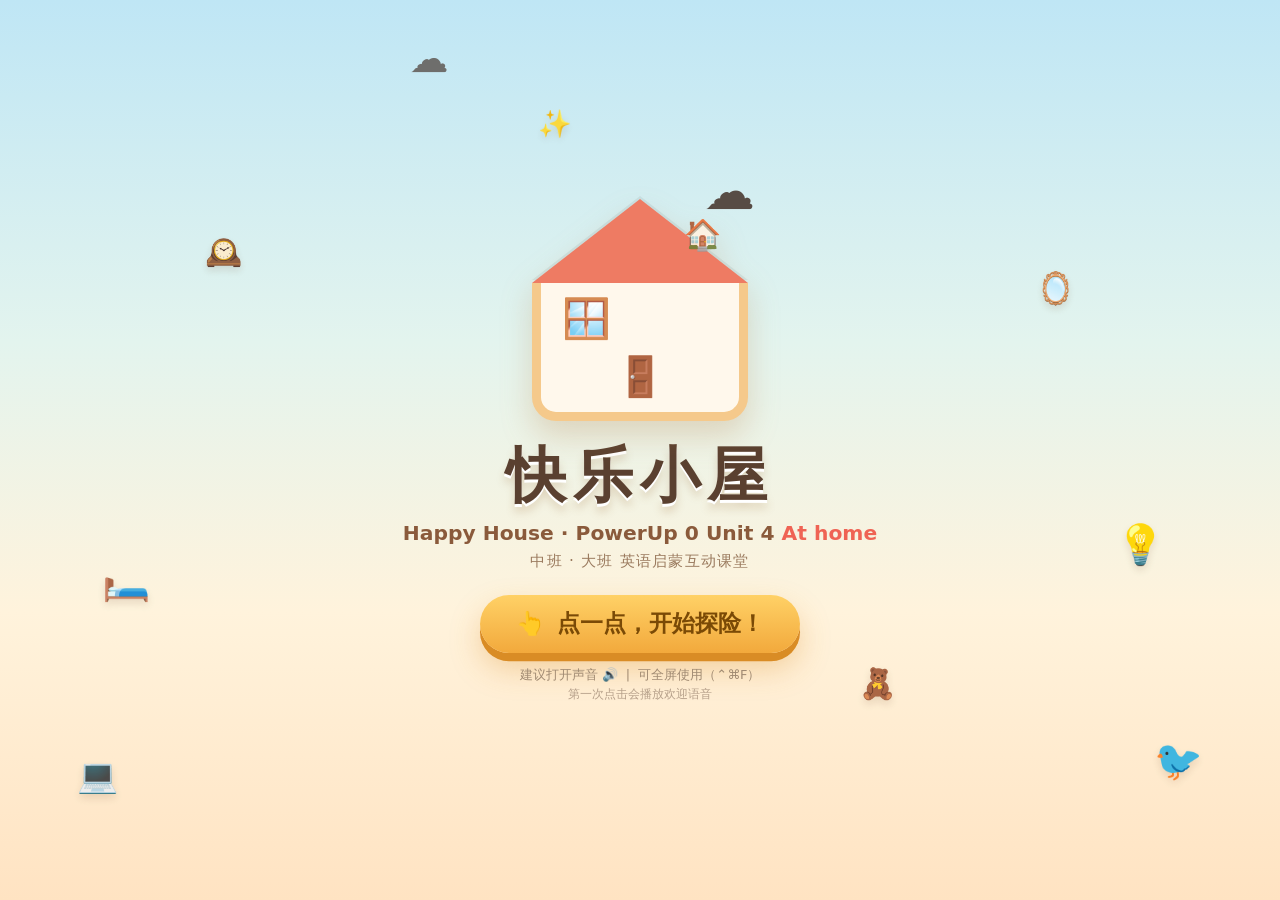
==== index.html @ 5727660d "feat: 快乐小屋 Happy House — PowerUp 0 Unit 4 幼儿英语启蒙互动课件 - 对标 PowerUp 0 Unit 4 «At home» 课件（Lesson 1-8） " ====
<!DOCTYPE html>
<html lang="zh-CN">
<head>
<meta charset="UTF-8">
<meta name="viewport" content="width=device-width, initial-scale=1.0, maximum-scale=1.0, user-scalable=no, viewport-fit=cover">
<meta name="apple-mobile-web-app-capable" content="yes">
<meta name="theme-color" content="#FFF7EC">
<title>快乐小屋 Happy House · PowerUp 0 Unit 4 互动课堂</title>
<link rel="stylesheet" href="css/style.css">
<link rel="icon" href="data:image/svg+xml,<svg xmlns='http://www.w3.org/2000/svg' viewBox='0 0 100 100'><text y='.9em' font-size='90'>🏠</text></svg>">
</head>
<body>

<!-- ====== 开屏：点击进入（同时解锁音频） ====== -->
<div id="splash" class="splash">
  <div class="splash-sky">
    <div class="cloud c1">☁️</div>
    <div class="cloud c2">☁️</div>
    <div class="cloud c3">☁️</div>
    <div class="float-e f1">🛏️</div>
    <div class="float-e f2">💡</div>
    <div class="float-e f3">🕰️</div>
    <div class="float-e f4">🪞</div>
    <div class="float-e f5">💻</div>
    <div class="float-e f6">🐦</div>
    <div class="float-e f7">✨</div>
    <div class="float-e f8">🧸</div>
  </div>
  <div class="splash-house" aria-hidden="true">
    <div class="sh-roof"></div>
    <div class="sh-body">
      <span class="sh-window">🪟</span>
      <span class="sh-door">🚪</span>
      <span class="sh-chimney">🏠</span>
    </div>
  </div>
  <h1 class="splash-title">快乐小屋</h1>
  <p class="splash-sub">Happy House&nbsp;·&nbsp;PowerUp 0&nbsp;Unit 4 <b>At home</b></p>
  <p class="splash-desc">中班 · 大班 英语启蒙互动课堂</p>
  <button id="btn-splash-start" class="btn btn-mega" type="button">
    <span class="mega-emoji">👆</span> 点一点，开始探险！
  </button>
  <p class="splash-tip">建议打开声音 🔊 &nbsp;|&nbsp; 可全屏使用（⌃⌘F）</p>
  <div class="splash-note">第一次点击会播放欢迎语音</div>
</div>

<!-- ====== 主应用 ====== -->
<div id="app" class="app hidden">
  <div class="app-bg" aria-hidden="true">
    <div class="bg-sun">☀️</div>
    <div class="bg-cloud bc1">☁️</div>
    <div class="bg-cloud bc2">☁️</div>
    <div class="bg-cloud bc3">☁️</div>
    <div class="bg-hill h1"></div>
    <div class="bg-hill h2"></div>
  </div>

  <header class="topbar">
    <button id="btn-brand" class="brand" type="button" title="回到小屋">
      <span class="brand-emoji">🏠</span>
      <span class="brand-text">快乐小屋<small>Happy House</small></span>
    </button>
    <div class="topbar-right">
      <button id="star-pill" class="star-pill" type="button" title="我的星星">
        <span class="sp-star">⭐</span><span id="star-count">0</span>
      </button>
      <button id="btn-sound" class="icon-btn" type="button" title="声音开关">🔊</button>
      <button id="btn-teacher" class="icon-btn" type="button" title="老师 / 家长">👩‍🏫</button>
    </div>
  </header>

  <main id="screens" class="screens">
    <section id="screen-map" class="screen"></section>
    <section id="screen-journey" class="screen"></section>
    <section id="screen-room" class="screen"></section>
    <section id="screen-decor" class="screen"></section>
    <section id="screen-teacher" class="screen"></section>
  </main>

  <nav class="tabbar" id="tabbar">
    <button class="tab" data-tab="map" type="button"><span class="tab-e">🏡</span><span class="tab-t">小屋</span></button>
    <button class="tab" data-tab="journey" type="button"><span class="tab-e">🗺️</span><span class="tab-t">闯关</span></button>
    <button class="tab" data-tab="decor" type="button"><span class="tab-e">🎨</span><span class="tab-t">装扮</span></button>
    <button class="tab" data-tab="teacher" type="button"><span class="tab-e">👩‍🏫</span><span class="tab-t">老师</span></button>
  </nav>
</div>

<!-- 游戏 / 故事 / 弹窗挂载点 -->
<div id="overlay-root"></div>
<div id="modal-root"></div>
<canvas id="fx-canvas" class="fx-canvas"></canvas>
<div id="toast-root" class="toast-root"></div>

<!-- 运行时报错可见提示（便于老师反馈问题） -->
<div id="boot-error" class="boot-error hidden"></div>

<script src="js/data.js"></script>
<script src="js/core.js"></script>
<script src="js/games.js"></script>
<script src="js/stories.js"></script>
<script src="js/pages.js"></script>
<script src="js/app.js"></script>
</body>
</html>
---- css/style.css ----
/* =========================================================
   快乐小屋 Happy House · PowerUp 0 Unit 4 互动课堂
   纯 CSS / 无外部资源 · 面向中班-大班（4-6 岁）
   ========================================================= */
:root{
  --cream:#FFF7EC; --cream2:#FFEFD9; --paper:#FFFDF8;
  --ink:#4A3B33; --ink-soft:#8A7566; --line:#EAD9C2;
  --coral:#FF8A7A; --coral-d:#EF6354; --coral-l:#FFD3CB;
  --butter:#FFD166; --butter-d:#F2B33C; --butter-l:#FFF0C9;
  --mint:#7FD8BE; --mint-d:#45B895; --mint-l:#D8F3E8;
  --sky:#8ECAE6; --sky-d:#5BA6C9; --sky-l:#DFF3FB;
  --lav:#C3AEDD; --lav-d:#9C82BE; --plum:#6D597A;
  --pink:#FFB3C6; --white:#FFFFFF;
  --shadow-s:0 .28rem 0 rgba(90,60,40,.14), 0 .5rem 1rem rgba(120,88,60,.14);
  --shadow-m:0 .45rem 0 rgba(90,60,40,.13), 0 .9rem 1.8rem rgba(120,88,60,.16);
  --shadow-l:0 .7rem 0 rgba(90,60,40,.12), 0 1.4rem 2.6rem rgba(120,88,60,.2);
  --r-xl:2.2rem; --r-lg:1.6rem; --r-md:1.1rem; --r-sm:.8rem;
  --font:"PingFang SC","Hiragino Sans GB","Microsoft YaHei",system-ui,-apple-system,sans-serif;
  --font-en:"Chalkboard SE","Comic Sans MS","Arial Rounded MT Bold","PingFang SC",system-ui,sans-serif;
}
*,*::before,*::after{box-sizing:border-box}
html{font-size:clamp(15px,1.02vw,19.5px);-webkit-text-size-adjust:100%}
body{margin:0;height:100vh;overflow:hidden;background:var(--cream);color:var(--ink);
  font-family:var(--font);-webkit-user-select:none;user-select:none;
  -webkit-tap-highlight-color:transparent;overscroll-behavior:none}
button{font-family:inherit;color:inherit}
.hidden{display:none!important}
.row{display:flex;align-items:center;gap:.6rem}
.center{text-align:center}

/* ---------------- 通用按钮 ---------------- */
.btn{border:none;cursor:pointer;border-radius:999px;background:var(--white);color:var(--ink);
  font-weight:800;font-size:1.05rem;padding:.68rem 1.4rem;line-height:1.2;
  box-shadow:var(--shadow-s);transition:transform .12s ease,box-shadow .12s ease,filter .12s}
.btn:hover{filter:brightness(1.03)}
.btn:active{transform:translateY(.22rem) scale(.98);box-shadow:0 .1rem 0 rgba(90,60,40,.14)}
.btn[disabled]{opacity:.45;pointer-events:none}
.btn-primary{background:linear-gradient(180deg,var(--coral) 0%,var(--coral-d) 100%);color:#fff;text-shadow:0 .1rem 0 rgba(0,0,0,.12)}
.btn-mint{background:linear-gradient(180deg,var(--mint) 0%,var(--mint-d) 100%);color:#fff;text-shadow:0 .1rem 0 rgba(0,0,0,.12)}
.btn-sky{background:linear-gradient(180deg,var(--sky) 0%,var(--sky-d) 100%);color:#fff;text-shadow:0 .1rem 0 rgba(0,0,0,.12)}
.btn-butter{background:linear-gradient(180deg,var(--butter) 0%,var(--butter-d) 100%);color:#6b4b10;text-shadow:0 .1rem 0 rgba(255,255,255,.35)}
.btn-ghost{background:rgba(255,255,255,.72);border:.16rem solid var(--line);box-shadow:0 .22rem 0 rgba(90,60,40,.08)}
.btn-mega{font-size:1.5rem;padding:1.05rem 2.4rem;background:linear-gradient(180deg,#FFD166,#F2A93C);color:#7a4a06;
  box-shadow:0 .55rem 0 #D98C25, 0 1rem 2rem rgba(217,140,37,.35);animation:bob 2.4s ease-in-out infinite}
.btn-mega:active{transform:translateY(.4rem) scale(.98);box-shadow:0 .15rem 0 #D98C25}
.btn-round{width:3.2rem;height:3.2rem;border-radius:50%;padding:0;font-size:1.4rem;display:inline-flex;align-items:center;justify-content:center}
.btn-listen{background:linear-gradient(180deg,#FFF3C4,#FFD166);color:#7a4a06;font-size:1.15rem;padding:.6rem 1.3rem}
.icon-btn{width:3.1rem;height:3.1rem;border:none;border-radius:50%;background:rgba(255,255,255,.85);
  font-size:1.45rem;cursor:pointer;box-shadow:var(--shadow-s);display:inline-flex;align-items:center;justify-content:center;
  transition:transform .12s}
.icon-btn:active{transform:scale(.9)}

/* ---------------- 开屏 ---------------- */
.splash{position:fixed;inset:0;z-index:400;display:flex;flex-direction:column;align-items:center;justify-content:center;
  text-align:center;padding:1.4rem;overflow:hidden;
  background:linear-gradient(180deg,#BFE6F5 0%,#E3F4EE 38%,#FFF3DC 68%,#FFE3C2 100%);
  transition:opacity .55s ease,transform .55s ease}
.splash.out{opacity:0;transform:scale(1.06);pointer-events:none}
.splash-sky{position:absolute;inset:0;pointer-events:none}
.cloud{position:absolute;font-size:4.6rem;opacity:.9;animation:drift 26s linear infinite}
.c1{top:8%;left:-12%;animation-duration:30s}
.c2{top:18%;left:55%;font-size:3.4rem;animation-duration:38s;animation-delay:-6s}
.c3{top:4%;left:32%;font-size:2.6rem;animation-duration:24s;animation-delay:-12s;opacity:.7}
.float-e{position:absolute;font-size:2.6rem;opacity:.95;animation:float 5.5s ease-in-out infinite;filter:drop-shadow(0 .3rem .3rem rgba(120,90,60,.18))}
.f1{left:8%;top:62%;animation-delay:-.2s}
.f2{right:9%;top:58%;animation-delay:-1.4s}
.f3{left:16%;top:26%;animation-delay:-2.2s;font-size:2rem}
.f4{right:16%;top:30%;animation-delay:-3.1s;font-size:2.1rem}
.f5{left:6%;top:84%;animation-delay:-.9s;font-size:2.2rem}
.f6{right:6%;top:82%;animation-delay:-2.6s}
.f7{left:42%;top:12%;animation-delay:-1.8s;font-size:1.8rem}
.f8{right:30%;top:74%;animation-delay:-3.6s;font-size:2rem}
.splash-house{position:relative;margin-bottom:.4rem;animation:float 4.2s ease-in-out infinite;filter:drop-shadow(0 1rem 1rem rgba(180,120,60,.25))}
.sh-roof{width:0;height:0;margin:0 auto;border-left:7.2rem solid transparent;border-right:7.2rem solid transparent;
  border-bottom:5.6rem solid #EE7B63;filter:drop-shadow(0 -.2rem 0 rgba(0,0,0,.06))}
.sh-roof::after{content:"";position:absolute}
.sh-body{width:14.4rem;height:9.2rem;margin:0 auto;background:#FFF8EC;border:.65rem solid #F5C98B;border-top:none;
  border-radius:0 0 1.6rem 1.6rem;display:flex;align-items:flex-end;justify-content:center;gap:1.2rem;
  padding-bottom:.8rem;font-size:3.2rem;position:relative}
.sh-window{position:absolute;top:.9rem;left:1.4rem;font-size:2.6rem}
.sh-door{font-size:2.6rem}
.sh-chimney{position:absolute;top:-4.4rem;right:1.2rem;font-size:2rem;opacity:.9}
.splash-title{font-size:clamp(2.6rem,5vw,4rem);margin:.6rem 0 .1rem;letter-spacing:.12em;color:#5A4030;
  text-shadow:0 .18rem 0 #fff,0 .5rem .6rem rgba(160,110,60,.25);font-weight:900}
.splash-sub{font-family:var(--font-en);font-size:1.35rem;margin:.2rem 0 .3rem;color:#8A5A3B;font-weight:700}
.splash-sub b{color:var(--coral-d)}
.splash-desc{font-size:1.02rem;color:#9A7A5E;margin:.1rem 0 1.5rem;letter-spacing:.08em}
.splash-tip{font-size:.86rem;color:#A08A72;margin:.9rem 0 .2rem}
.splash-note{font-size:.78rem;color:#B6A08A}
.mega-emoji{margin-right:.3rem}

/* ---------------- 应用框架 ---------------- */
.app{position:fixed;inset:0;display:flex;flex-direction:column}
.app-bg{position:absolute;inset:0;overflow:hidden;pointer-events:none;z-index:0;
  background:linear-gradient(180deg,#D9F0F8 0%,#FDF6EA 42%,#FFF4E2 100%)}
.bg-sun{position:absolute;top:2%;right:4%;font-size:5rem;filter:drop-shadow(0 0 2rem rgba(255,209,102,.85));animation:spin 60s linear infinite}
.bg-cloud{position:absolute;font-size:4rem;opacity:.75;animation:drift 40s linear infinite}
.bc1{top:6%;left:18%}
.bc2{top:16%;right:20%;font-size:3rem;animation-duration:52s;animation-delay:-8s}
.bc3{top:3%;left:55%;font-size:2.6rem;animation-duration:46s;animation-delay:-20s;opacity:.55}
.bg-hill{position:absolute;bottom:-42vh;border-radius:50%;opacity:.85}
.h1{left:-18vw;width:90vw;height:58vh;background:#D5EFE2}
.h2{right:-24vw;width:95vw;height:62vh;background:#C7E8DB;opacity:.75}
.topbar{position:relative;z-index:5;display:flex;align-items:center;justify-content:space-between;
  padding:.7rem 1.1rem .3rem}
.brand{display:flex;align-items:center;gap:.55rem;border:none;cursor:pointer;background:rgba(255,255,255,.7);
  border-radius:999px;padding:.32rem .95rem .32rem .5rem;box-shadow:var(--shadow-s)}
.brand:active{transform:scale(.97)}
.brand-emoji{font-size:1.9rem}
.brand-text{display:flex;flex-direction:column;align-items:flex-start;font-weight:900;font-size:1.12rem;line-height:1.05}
.brand-text small{font-family:var(--font-en);font-size:.66rem;color:var(--ink-soft);letter-spacing:.04em}
.topbar-right{display:flex;align-items:center;gap:.55rem}
.star-pill{display:flex;align-items:center;gap:.35rem;border:none;cursor:pointer;font-weight:900;font-size:1.2rem;
  background:linear-gradient(180deg,#FFF4CB,#FFD166);color:#7a4a06;border-radius:999px;padding:.42rem 1rem;
  box-shadow:var(--shadow-s)}
.star-pill.bump{animation:bump .45s ease}
.sp-star{font-size:1.2rem}
.screens{position:relative;z-index:2;flex:1;overflow:hidden}
.screen{position:absolute;inset:0;display:none;overflow-y:auto;overflow-x:hidden;padding:.2rem 0 1rem}
.screen.active{display:block;animation:fadeUp .32s ease}
.tabbar{position:relative;z-index:5;display:flex;justify-content:center;gap:.4rem;padding:.4rem .8rem .7rem}
.tab{display:flex;flex-direction:column;align-items:center;gap:.05rem;border:none;cursor:pointer;
  background:rgba(255,255,255,.62);border-radius:1.3rem;padding:.4rem 1.2rem;box-shadow:0 .2rem 0 rgba(90,60,40,.08);
  transition:transform .12s,background .2s}
.tab-e{font-size:1.5rem;line-height:1.15}
.tab-t{font-size:.78rem;font-weight:800;color:var(--ink-soft)}
.tab.active{background:linear-gradient(180deg,#FFF3C4,#FFD98F);transform:translateY(-.18rem)}
.tab.active .tab-t{color:#7a4a06}
.tab:active{transform:scale(.94)}

/* ---------------- 页面通用 ---------------- */
.page{max-width:84rem;margin:0 auto;padding:.5rem 1.3rem 2rem}
.page-head{display:flex;flex-wrap:wrap;align-items:flex-end;justify-content:space-between;gap:.5rem;margin:.4rem .2rem 1rem}
.page-head h2{margin:0;font-size:1.7rem;letter-spacing:.02em}
.page-head p{margin:.2rem 0 0;color:var(--ink-soft);font-size:.95rem}
.pill-note{background:rgba(255,255,255,.8);border-radius:999px;padding:.35rem .9rem;font-size:.85rem;
  color:var(--ink-soft);box-shadow:var(--shadow-s)}
.section-title{display:flex;align-items:center;gap:.5rem;font-size:1.2rem;font-weight:900;margin:1.4rem .2rem .7rem}

/* ---------------- 首页 / 小屋 ---------------- */
.home-grid{display:grid;grid-template-columns:minmax(0,1fr) 20rem;gap:1.2rem;align-items:start}
.house-card{position:relative;background:linear-gradient(180deg,#FFE8C8,#FFDDB7);
  border-radius:2.4rem;padding:1.1rem 1.1rem 1.3rem;box-shadow:var(--shadow-l)}
.house-roof{display:flex;align-items:flex-end;justify-content:center;gap:.6rem;margin:-.2rem 0 .4rem;font-size:1.6rem}
.house-roof .roof-title{font-family:var(--font-en);font-weight:900;color:#8A5A3B;font-size:1.15rem;
  background:rgba(255,255,255,.65);padding:.25rem 1rem;border-radius:999px}
.house-grid{display:grid;grid-template-columns:repeat(3,minmax(0,1fr));gap:.85rem}
.room-tile{position:relative;border:none;cursor:pointer;border-radius:1.4rem;padding:.9rem .6rem .8rem;overflow:hidden;
  background:var(--tile-bg,#fff);box-shadow:inset 0 0 0 .18rem rgba(255,255,255,.6), var(--shadow-s);
  transition:transform .16s ease,box-shadow .16s ease;min-height:10.6rem;
  display:flex;flex-direction:column;align-items:center;justify-content:center;gap:.25rem}
.room-tile:hover{transform:translateY(-.28rem) rotate(-.6deg);box-shadow:inset 0 0 0 .18rem rgba(255,255,255,.6),var(--shadow-m)}
.room-tile:active{transform:scale(.96)}
.room-tile .rt-emoji{font-size:2.9rem;line-height:1.1;filter:drop-shadow(0 .25rem .25rem rgba(0,0,0,.12))}
.room-tile .rt-name{font-weight:900;font-size:1.02rem;margin-top:.15rem}
.room-tile .rt-en{font-family:var(--font-en);font-size:.86rem;color:rgba(74,59,51,.72);font-weight:700}
.room-tile .rt-badge{position:absolute;top:.55rem;right:.6rem;font-size:.9rem;background:rgba(255,255,255,.85);
  border-radius:999px;padding:.05rem .45rem;box-shadow:0 .15rem .2rem rgba(0,0,0,.08)}
.room-tile .rt-stars{position:absolute;bottom:.4rem;right:.55rem;font-size:.78rem;letter-spacing:.05em;color:#B07A1F}
.home-side{display:flex;flex-direction:column;gap:.9rem}
.char-card{display:flex;gap:.8rem;align-items:center;background:rgba(255,255,255,.86);border-radius:1.5rem;
  padding:.9rem 1rem;box-shadow:var(--shadow-s);cursor:pointer;border:.18rem solid rgba(255,255,255,.9)}
.char-card:active{transform:scale(.98)}
.char-avatar{font-size:3rem;line-height:1;filter:drop-shadow(0 .3rem .3rem rgba(120,90,60,.2))}
.char-bubble{background:var(--cream2);border-radius:1rem;padding:.5rem .8rem;font-size:.92rem;position:relative;flex:1}
.char-bubble::before{content:"";position:absolute;left:-.45rem;top:50%;transform:translateY(-50%) rotate(45deg);
  width:.8rem;height:.8rem;background:var(--cream2)}
.char-bubble b{font-family:var(--font-en);font-size:1.02rem;color:var(--coral-d)}
.side-card{border:none;cursor:pointer;text-align:left;border-radius:1.4rem;padding:.95rem 1.05rem;background:rgba(255,255,255,.88);
  box-shadow:var(--shadow-s);display:flex;align-items:center;gap:.8rem;transition:transform .14s}
.side-card:hover{transform:translateY(-.15rem)}
.side-card:active{transform:scale(.98)}
.side-emoji{font-size:2.1rem}
.side-title{font-weight:900;font-size:1rem}
.side-sub{font-size:.8rem;color:var(--ink-soft)}
.continue-card{border:none;cursor:pointer;border-radius:1.6rem;padding:1.1rem 1.2rem;text-align:left;
  background:linear-gradient(135deg,#FF9C8B,#F2725F 72%);color:#fff;box-shadow:0 .5rem 0 #C94A39,var(--shadow-m);
  display:flex;align-items:center;gap:.9rem;transition:transform .14s}
.continue-card:active{transform:translateY(.3rem);box-shadow:0 .15rem 0 #C94A39}
.continue-card .cc-emoji{font-size:2.6rem;animation:bob 2.6s ease-in-out infinite}
.continue-card .cc-title{font-weight:900;font-size:1.18rem}
.continue-card .cc-sub{font-size:.84rem;opacity:.95;margin-top:.15rem}
.continue-card .cc-go{margin-left:auto;font-size:1.6rem}

/* ---------------- 闯关地图 ---------------- */
.journey-wrap{position:relative;max-width:56rem;margin:0 auto;padding:.6rem 0 1rem}
.journey-wrap::before{content:"";position:absolute;left:50%;top:0;bottom:0;transform:translateX(-50%);
  border-left:.42rem dashed rgba(255,255,255,.9);border-radius:999px;z-index:0}
.j-row{position:relative;z-index:1;display:flex;align-items:center;gap:1rem;margin:.9rem 0;width:50%;padding-right:2.4rem}
.j-row:nth-child(even){margin-left:50%;padding-right:0;padding-left:2.4rem;flex-direction:row-reverse;text-align:right}
.j-node{flex-shrink:0;width:5.8rem;height:5.8rem;border-radius:50%;border:none;cursor:pointer;
  background:linear-gradient(180deg,#fff,#FFF3DC);box-shadow:var(--shadow-m);position:relative;
  display:flex;flex-direction:column;align-items:center;justify-content:center;transition:transform .15s}
.j-node:active{transform:scale(.93)}
.j-node .jn-emoji{font-size:2.2rem;line-height:1.05}
.j-node .jn-num{position:absolute;top:-.5rem;left:-.4rem;background:var(--coral);color:#fff;font-weight:900;
  width:2rem;height:2rem;border-radius:50%;display:flex;align-items:center;justify-content:center;font-size:.92rem;
  border:.2rem solid #fff;box-shadow:var(--shadow-s)}
.j-node.locked{filter:grayscale(1) opacity(.6);background:linear-gradient(180deg,#EEE,#DDD)}
.j-node.current{animation:pulseRing 1.8s ease-out infinite;background:linear-gradient(180deg,#FFF7D6,#FFE094)}
.j-node.done{background:linear-gradient(180deg,#D9F6E9,#A9E8CF)}
.jn-stars{position:absolute;bottom:-.75rem;left:50%;transform:translateX(-50%);font-size:.72rem;white-space:nowrap;
  background:rgba(255,255,255,.92);border-radius:999px;padding:.08rem .45rem;box-shadow:0 .15rem .3rem rgba(0,0,0,.1)}
.j-card{flex:1;min-width:0;background:rgba(255,255,255,.9);border-radius:1.2rem;padding:.7rem .95rem;box-shadow:var(--shadow-s)}
.j-title{font-weight:900;font-size:1.02rem}
.j-sub{font-family:var(--font-en);font-size:.82rem;color:var(--ink-soft)}
.j-desc{font-size:.8rem;color:var(--ink-soft);margin-top:.15rem;line-height:1.35}
.j-card.locked{opacity:.6}
.free-play{max-width:56rem;margin:1.4rem auto 0;background:rgba(255,255,255,.72);border-radius:1.6rem;
  padding:1rem 1.2rem;box-shadow:var(--shadow-s)}
.free-chips{display:flex;flex-wrap:wrap;gap:.55rem;margin-top:.6rem}
.chip{border:none;cursor:pointer;background:#fff;border-radius:999px;padding:.55rem 1rem;font-weight:800;font-size:.9rem;
  box-shadow:var(--shadow-s);transition:transform .12s}
.chip:active{transform:scale(.94)}
.chip .ce{margin-right:.3rem}

/* ---------------- 房间探索 ---------------- */
.room-page{max-width:70rem;margin:0 auto}
.room-head{display:flex;align-items:center;justify-content:space-between;gap:.6rem;margin:.3rem .2rem .7rem}
.room-head .rh-title{display:flex;align-items:center;gap:.6rem;font-size:1.5rem;font-weight:900}
.room-head .rh-en{font-family:var(--font-en);color:var(--coral-d);font-size:1.1rem}
.room-stage{position:relative;width:100%;aspect-ratio:16/9;border-radius:1.8rem;overflow:hidden;
  box-shadow:var(--shadow-l);background:#fff;margin-bottom:1rem}
.room-wall{position:absolute;inset:0 0 34% 0;background:var(--wall,#E7DDF7)}
.room-floor{position:absolute;inset:66% 0 0 0;background:var(--floor,#E8C9A0)}
.room-window{position:absolute;border-radius:.6rem;background:linear-gradient(180deg,#BEE7F7,#E8F8FF);
  box-shadow:inset 0 0 0 .28rem #fff,0 .3rem .6rem rgba(0,0,0,.1);overflow:hidden}
.room-window::after{content:"";position:absolute;inset:0;background:
  linear-gradient(90deg,transparent calc(50% - .12rem),#fff 0 .24rem,transparent 0),
  linear-gradient(180deg,transparent calc(50% - .12rem),#fff 0 .24rem,transparent 0)}
.decor-e{position:absolute;transform:translate(-50%,-50%);pointer-events:none;
  filter:drop-shadow(0 .3rem .3rem rgba(90,60,40,.18))}
.hotspot{position:absolute;transform:translate(-50%,-50%);border:none;background:transparent;cursor:pointer;
  line-height:1;padding:.3rem;border-radius:1.2rem;transition:transform .15s ease;
  filter:drop-shadow(0 .35rem .35rem rgba(90,60,40,.22));animation:bob 3.6s ease-in-out infinite}
.hotspot:nth-child(2n){animation-delay:-1.2s}
.hotspot:nth-child(3n){animation-delay:-2.1s}
.hotspot:hover{transform:translate(-50%,-50%) scale(1.14)}
.hotspot:active{transform:translate(-50%,-50%) scale(.92)}
.hotspot::after{content:"";position:absolute;inset:-.5rem;border-radius:50%;z-index:-1;
  background:radial-gradient(circle,rgba(255,255,255,.9),rgba(255,255,255,0) 70%);opacity:.85;
  animation:glow 2.6s ease-in-out infinite}
.hotspot.found{animation:pop .5s ease}
.hotspot.wrong{animation:shake .4s ease}
.hotspot .hs-spark{position:absolute;top:-.6rem;right:-.3rem;font-size:1.6rem;opacity:0;transition:opacity .2s,transform .2s}
.hotspot.found .hs-spark{opacity:1;transform:scale(1.2)}
.room-toolbar{display:flex;flex-wrap:wrap;align-items:center;justify-content:center;gap:.7rem;margin:.4rem 0 1rem}
.room-tip{text-align:center;color:var(--ink-soft);font-size:.9rem;margin:.3rem 0 0}

/* ---------------- 词卡弹窗 ---------------- */
.modal-backdrop{position:fixed;inset:0;z-index:120;background:rgba(64,45,30,.42);backdrop-filter:blur(2px);
  display:flex;align-items:center;justify-content:center;padding:1.2rem;animation:fadeIn .22s ease}
.modal-card{position:relative;background:var(--paper);border-radius:2.2rem;padding:1.7rem 2rem 1.5rem;
  max-width:30rem;width:100%;box-shadow:0 1.4rem 3rem rgba(60,40,20,.3);animation:popIn .34s cubic-bezier(.2,1.5,.4,1)}
.modal-close{position:absolute;top:.8rem;right:.8rem;width:2.6rem;height:2.6rem;font-size:1.1rem}
.word-card{text-align:center}
.wc-emoji{font-size:6.2rem;line-height:1.05;margin:.2rem 0 .5rem;animation:float 3.4s ease-in-out infinite;
  filter:drop-shadow(0 .5rem .4rem rgba(120,90,60,.22))}
.wc-en{font-family:var(--font-en);font-size:3rem;font-weight:900;letter-spacing:.02em;color:var(--ink);line-height:1.1}
.wc-ipa{font-size:1.02rem;color:var(--ink-soft);margin:.15rem 0 .1rem;letter-spacing:.04em}
.wc-zh{font-size:1.3rem;font-weight:800;color:var(--coral-d);margin:.15rem 0 .8rem}
.wc-sentence{background:var(--cream2);border-radius:1.1rem;padding:.75rem 1rem;font-size:1.02rem;line-height:1.5;
  color:#5c4636;text-align:left;display:flex;align-items:center;gap:.6rem}
.wc-sentence .s-en{font-family:var(--font-en);font-weight:800;flex:1}
.wc-sentence .s-zh{display:block;font-size:.82rem;color:var(--ink-soft);font-family:var(--font)}
.wc-actions{display:flex;flex-wrap:wrap;gap:.6rem;justify-content:center;margin-top:1.1rem}

/* ---------------- 游戏外壳 ---------------- */
.game-shell{position:fixed;inset:0;z-index:80;display:flex;flex-direction:column;
  background:linear-gradient(180deg,#E7F5FB 0%,#FFF6E6 48%,#FFEFD6 100%);animation:fadeIn .25s ease}
.game-head{display:flex;align-items:center;gap:.8rem;padding:.7rem 1rem .3rem}
.game-title{font-weight:900;font-size:1.15rem;display:flex;align-items:center;gap:.4rem}
.game-title .gt-emoji{font-size:1.5rem}
.g-progress{display:flex;gap:.35rem;margin-left:auto;align-items:center}
.g-dot{width:.72rem;height:.72rem;border-radius:50%;background:#E4D6C4;transition:background .2s,transform .2s}
.g-dot.done{background:var(--mint-d);transform:scale(1.05)}
.g-dot.now{background:var(--coral);transform:scale(1.25)}
.game-stage{flex:1;display:flex;flex-direction:column;align-items:center;justify-content:center;
  padding:.4rem 1rem;min-height:0;gap:.5rem}
.stage-card{background:rgba(255,255,255,.88);border-radius:2rem;padding:1rem 1.4rem;box-shadow:var(--shadow-m);
  max-width:52rem;width:100%;text-align:center;display:flex;flex-direction:column;align-items:center;gap:.5rem;
  animation:popIn .3s ease}
.stage-visual{font-size:clamp(3rem,7vw,5.4rem);line-height:1.15;display:flex;flex-wrap:wrap;align-items:center;
  justify-content:center;gap:.35rem;min-height:1em}
.stage-visual .sv-item{animation:popIn .35s cubic-bezier(.2,1.6,.4,1) backwards}
.stage-caption{font-family:var(--font-en);font-size:1.28rem;font-weight:900;color:#4A3628}
.stage-zh{font-size:.95rem;color:var(--ink-soft)}
.char-line{display:flex;align-items:center;gap:.6rem;background:#fff;border-radius:1.2rem;padding:.5rem .8rem;box-shadow:var(--shadow-s)}
.char-line .cl-face{font-size:2.4rem}
.char-line .cl-items{display:flex;gap:.25rem;font-size:1.8rem}
.game-options{display:flex;flex-wrap:wrap;align-items:center;justify-content:center;gap:.8rem;
  padding:.6rem 1rem 1.6rem;min-height:9rem}
.opt{border:none;cursor:pointer;background:#fff;border-radius:1.5rem;min-width:6.4rem;min-height:6.4rem;
  padding:.6rem 1rem;box-shadow:var(--shadow-m);display:flex;flex-direction:column;align-items:center;
  justify-content:center;gap:.2rem;transition:transform .14s ease,box-shadow .14s;position:relative;
  border:.22rem solid transparent}
.opt:hover{transform:translateY(-.2rem)}
.opt:active{transform:scale(.95)}
.opt .opt-emoji{font-size:3rem;line-height:1.1}
.opt .opt-en{font-family:var(--font-en);font-size:1rem;color:var(--ink-soft);font-weight:800}
.opt .opt-num{font-size:2.8rem;font-weight:900;line-height:1;color:var(--plum)}
.opt.correct{border-color:var(--mint-d);background:#EAFAF3;animation:pop .4s ease}
.opt.wrong{border-color:var(--coral-d);background:#FFF0EE;animation:shake .4s ease}
.opt.ghosted{opacity:.35;pointer-events:none}
.opt.big{min-width:9rem;min-height:9rem}
.opt.letter{min-width:9rem;min-height:9rem;background:linear-gradient(180deg,#FFF8E7,#FFE9B8)}
.opt.letter .opt-letter{font-family:var(--font-en);font-size:3.4rem;font-weight:900;color:#B5731A}
.g-replay{align-self:center}
.game-foot{display:flex;justify-content:center;padding:.2rem 1rem .9rem}
.feedback-bar{position:fixed;left:50%;bottom:12%;transform:translateX(-50%);z-index:95;
  background:rgba(255,255,255,.96);border-radius:999px;padding:.7rem 1.6rem;box-shadow:var(--shadow-l);
  font-weight:900;font-size:1.2rem;display:flex;align-items:center;gap:.5rem;animation:popIn .25s ease;
  pointer-events:none;max-width:92vw}
.feedback-bar.good{color:#2F9E77}
.feedback-bar.bad{color:#D4553F}
.feedback-bar .fb-en{font-family:var(--font-en)}
.feedback-bar small{display:block;font-size:.8rem;color:var(--ink-soft);font-weight:700}

/* ---------------- 结果弹窗 ---------------- */
.result-card{text-align:center;max-width:32rem}
.result-emoji{font-size:5rem;line-height:1.1;animation:bob 2.4s ease-in-out infinite}
.result-title{font-size:1.7rem;font-weight:900;margin:.2rem 0 .1rem}
.result-sub{color:var(--ink-soft);font-size:1rem;margin-bottom:.6rem}
.stars-row{display:flex;justify-content:center;gap:.6rem;font-size:3.2rem;margin:.7rem 0}
.stars-row .star{opacity:.24;transform:scale(.85);transition:opacity .3s,transform .35s;filter:grayscale(1)}
.stars-row .star.on{opacity:1;transform:scale(1);filter:none;animation:starPop .5s cubic-bezier(.2,1.6,.4,1) backwards}
.result-card .btn{margin:.25rem}
.result-stats{font-size:.88rem;color:var(--ink-soft);margin-top:.4rem}

/* ---------------- 故事书 ---------------- */
.storybook{position:fixed;inset:0;z-index:80;display:flex;flex-direction:column;
  background:linear-gradient(180deg,#1E3A5F 0%,#3C6E8F 55%,#7FB3C9 100%);animation:fadeIn .3s ease}
.sb-head{display:flex;align-items:center;gap:.8rem;padding:.7rem 1rem .2rem;color:#fff}
.sb-head .game-title{color:#fff;text-shadow:0 .1rem .3rem rgba(0,0,0,.3)}
.sb-close{background:rgba(255,255,255,.2);color:#fff;box-shadow:none}
.sb-body{flex:1;display:flex;flex-direction:column;min-height:0;padding:.2rem 1rem 1rem;gap:.7rem}
.sb-art{flex:1;position:relative;border-radius:1.8rem;overflow:hidden;background:linear-gradient(180deg,#BFE6F5,#FFE9C9);
  box-shadow:var(--shadow-l);display:flex;align-items:center;justify-content:center;min-height:0}
.sb-art .art-ground{position:absolute;inset:62% 0 0 0;background:linear-gradient(180deg,#CFEBD6,#A9DDBE)}
.sb-art .art-sun{position:absolute;top:6%;right:7%;font-size:3.4rem;filter:drop-shadow(0 0 1.4rem rgba(255,209,102,.9));animation:spin 50s linear infinite}
.sb-art .art-row{position:relative;z-index:2;display:flex;align-items:flex-end;justify-content:center;gap:1.2rem;
  flex-wrap:wrap;padding:1rem;max-height:100%}
.sb-art .art-e{font-size:clamp(3.2rem,9vw,6.4rem);line-height:1;filter:drop-shadow(0 .6rem .5rem rgba(90,60,40,.25));
  animation:float 4s ease-in-out infinite;transition:transform .2s}
.sb-art .art-e:nth-child(2n){animation-delay:-1.3s}
.sb-art .art-e:nth-child(3n){animation-delay:-2.2s}
.sb-art .art-e.tap{animation:pop .4s ease}
.sb-art .art-e.small{font-size:clamp(2.4rem,6vw,4rem)}
.sb-art .art-deco{position:absolute;font-size:2.4rem;opacity:.9;animation:float 5s ease-in-out infinite}
.sb-text{background:var(--paper);border-radius:1.5rem;padding:.9rem 1.2rem;box-shadow:var(--shadow-m);display:flex;align-items:center;gap:.9rem}
.sb-text .sbt-main{flex:1;min-width:0}
.sb-en-line{font-family:var(--font-en);font-size:clamp(1.15rem,2.1vw,1.6rem);font-weight:900;color:#3D2E24;line-height:1.3}
.sb-zh-line{font-size:.92rem;color:var(--ink-soft);margin-top:.2rem;line-height:1.4}
.sb-nav{display:flex;align-items:center;justify-content:center;gap:.8rem;padding:.2rem 0 .2rem}
.sb-dots{display:flex;gap:.35rem;align-items:center;justify-content:center;flex:1;max-width:14rem}
.sb-dot{width:.62rem;height:.62rem;border-radius:50%;background:rgba(255,255,255,.4);transition:background .2s,transform .2s}
.sb-dot.on{background:#fff;transform:scale(1.25)}
.sb-choices{display:flex;flex-wrap:wrap;gap:.7rem;justify-content:center;padding:.2rem 0}
.sb-choice{border:none;cursor:pointer;background:rgba(255,255,255,.95);border-radius:1.3rem;padding:.7rem 1.1rem;
  box-shadow:var(--shadow-m);font-weight:900;display:flex;align-items:center;gap:.5rem;font-size:1.05rem;
  animation:popIn .4s ease}
.sb-choice .sc-e{font-size:2rem}
.sb-choice.done{background:#E8FBF2;border:.2rem solid var(--mint-d)}
.sb-choice:active{transform:scale(.95)}
.ask-box{background:var(--paper);border-radius:1.4rem;padding:.9rem 1.1rem;box-shadow:var(--shadow-m);
  max-width:34rem;width:100%;margin:0 auto;text-align:center}
.ask-q{font-family:var(--font-en);font-weight:900;font-size:1.15rem;margin-bottom:.5rem}
.ask-zh{font-size:.85rem;color:var(--ink-soft);margin-bottom:.6rem}
.ask-opts{display:flex;gap:.7rem;justify-content:center}
.ask-btn{min-width:7rem;min-height:4.4rem;font-size:1.1rem;font-weight:900;border-radius:1.2rem;border:none;cursor:pointer;
  background:#fff;box-shadow:var(--shadow-s)}
.ask-btn.correct{background:#E8FBF2;border:.2rem solid var(--mint-d)}
.ask-btn.wrong{background:#FFF0EE;border:.2rem solid var(--coral-d);animation:shake .4s}

/* ---------------- 装扮小屋 ---------------- */
.decor-layout{display:grid;grid-template-columns:minmax(0,1fr) 22rem;gap:1.1rem;align-items:start}
.decor-room{position:relative;width:100%;aspect-ratio:16/10;border-radius:1.8rem;overflow:hidden;
  box-shadow:var(--shadow-l);background:linear-gradient(180deg,#E7DDF7 0 62%,#E8C9A0 62% 100%);
  touch-action:none}
.decor-room .dw-window{position:absolute;left:8%;top:12%;width:16%;height:22%;border-radius:.5rem;
  background:linear-gradient(180deg,#BEE7F7,#E8F8FF);box-shadow:inset 0 0 0 .22rem #fff}
.decor-room .dw-bed{position:absolute;left:6%;bottom:8%;font-size:3.4rem;opacity:.5}
.decor-room .placed{position:absolute;transform:translate(-50%,-50%);cursor:grab;font-size:3rem;
  filter:drop-shadow(0 .35rem .35rem rgba(90,60,40,.25));touch-action:none;user-select:none;line-height:1;
  transition:transform .1s}
.decor-room .placed:active{cursor:grabbing;transform:translate(-50%,-50%) scale(1.08)}
.decor-room .placed .rm{position:absolute;top:-.7rem;right:-.9rem;font-size:1rem;background:#fff;border-radius:50%;
  width:1.4rem;height:1.4rem;display:flex;align-items:center;justify-content:center;box-shadow:var(--shadow-s);opacity:0;transition:opacity .2s}
.decor-room .placed:hover .rm{opacity:1}
.decor-hint{position:absolute;inset:0;display:flex;align-items:center;justify-content:center;pointer-events:none;
  color:rgba(90,60,40,.55);font-weight:800;font-size:1rem;text-align:center;padding:2rem;line-height:1.6}
.decor-tray{background:rgba(255,255,255,.9);border-radius:1.6rem;padding:1rem;box-shadow:var(--shadow-s);
  max-height:62vh;overflow-y:auto}
.tray-grid{display:grid;grid-template-columns:repeat(4,1fr);gap:.55rem;margin-top:.5rem}
.sticker{border:none;cursor:pointer;background:#FFF8EA;border-radius:1rem;aspect-ratio:1;font-size:2rem;
  display:flex;align-items:center;justify-content:center;box-shadow:0 .2rem 0 rgba(90,60,40,.1);position:relative;
  transition:transform .12s}
.sticker:hover{transform:translateY(-.15rem)}
.sticker:active{transform:scale(.92)}
.sticker.locked{filter:grayscale(1);background:#EFE7DB;cursor:not-allowed}
.sticker .lock-cost{position:absolute;bottom:-.15rem;right:-.15rem;background:#fff;border-radius:999px;
  font-size:.62rem;font-weight:900;color:#B07A1F;padding:.05rem .3rem;box-shadow:0 .1rem .2rem rgba(0,0,0,.12)}
.decor-tools{display:flex;flex-wrap:wrap;gap:.5rem;margin-top:.8rem}
.decor-score{font-size:.9rem;color:var(--ink-soft)}

/* ---------------- 老师 / 家长 ---------------- */
.teacher-page{max-width:74rem}
.tabs{display:flex;flex-wrap:wrap;gap:.5rem;margin:.4rem 0 1rem}
.t-tab{border:none;cursor:pointer;border-radius:999px;padding:.55rem 1.1rem;font-weight:800;font-size:.92rem;
  background:rgba(255,255,255,.8);box-shadow:var(--shadow-s);color:var(--ink-soft)}
.t-tab.active{background:linear-gradient(180deg,#FFD166,#F2B33C);color:#7a4a06}
.t-panel{display:none}
.t-panel.active{display:block;animation:fadeUp .25s ease}
.t-card{background:rgba(255,255,255,.92);border-radius:1.4rem;padding:1.1rem 1.3rem;box-shadow:var(--shadow-s);margin-bottom:1rem}
.t-card h3{margin:.1rem 0 .6rem;font-size:1.15rem;display:flex;align-items:center;gap:.45rem}
.t-card h4{margin:.9rem 0 .4rem;font-size:1rem;color:var(--plum)}
.t-card p{margin:.3rem 0;line-height:1.65;font-size:.94rem;color:#5b4638}
.t-card ul,.t-card ol{margin:.3rem 0 .4rem;padding-left:1.3rem;line-height:1.7;font-size:.94rem;color:#5b4638}
.t-card li{margin:.15rem 0}
.kp-table{width:100%;border-collapse:collapse;font-size:.9rem;margin:.3rem 0 .6rem}
.kp-table th{background:var(--butter-l);text-align:left;padding:.5rem .7rem;border-bottom:.14rem solid #F0DCB4}
.kp-table td{padding:.45rem .7rem;border-bottom:1px dashed var(--line);vertical-align:top}
.kp-table tr:nth-child(even) td{background:#FFFAF0}
.en-cell{font-family:var(--font-en);font-weight:800;color:#3D2E24}
.ipa-cell{color:var(--ink-soft);font-size:.85rem}
.badge{display:inline-block;background:var(--mint-l);color:#2F8E70;font-weight:800;font-size:.72rem;
  border-radius:999px;padding:.12rem .55rem;margin-left:.3rem;vertical-align:middle}
.badge.b-coral{background:var(--coral-l);color:#C04A3B}
.badge.b-sky{background:var(--sky-l);color:#3C7E9E}
.lv-table td:first-child{font-weight:900;color:var(--coral-d);white-space:nowrap}
.progress-row{display:flex;align-items:center;gap:.8rem;margin:.45rem 0}
.progress-row .pr-label{width:9rem;font-size:.9rem;font-weight:800;flex-shrink:0}
.progress-bar{flex:1;height:1rem;background:#F0E4D2;border-radius:999px;overflow:hidden}
.progress-bar i{display:block;height:100%;border-radius:999px;background:linear-gradient(90deg,var(--mint),var(--mint-d));
  transition:width .5s ease}
.progress-row .pr-val{width:5.2rem;text-align:right;font-size:.85rem;color:var(--ink-soft);font-weight:700}
.setting-row{display:flex;align-items:center;justify-content:space-between;gap:1rem;padding:.6rem 0;
  border-bottom:1px dashed var(--line)}
.setting-row:last-child{border-bottom:none}
.setting-row .sr-label{font-weight:800;font-size:.95rem}
.setting-row .sr-sub{font-size:.8rem;color:var(--ink-soft);margin-top:.1rem}
.switch{position:relative;width:3.6rem;height:2rem;border-radius:999px;background:#DCCFBE;border:none;cursor:pointer;
  transition:background .2s;flex-shrink:0}
.switch::after{content:"";position:absolute;top:.18rem;left:.2rem;width:1.64rem;height:1.64rem;border-radius:50%;
  background:#fff;box-shadow:0 .15rem .25rem rgba(0,0,0,.2);transition:transform .2s}
.switch.on{background:var(--mint-d)}
.switch.on::after{transform:translateX(1.6rem)}
.teacher-foot{color:var(--ink-soft);font-size:.8rem;text-align:center;margin:1.4rem 0 .6rem;line-height:1.6}

/* ---------------- 动效 & 小部件 ---------------- */
@keyframes fadeIn{from{opacity:0}to{opacity:1}}
@keyframes fadeUp{from{opacity:0;transform:translateY(.8rem)}to{opacity:1;transform:none}}
@keyframes popIn{from{opacity:0;transform:scale(.82)}to{opacity:1;transform:scale(1)}}
@keyframes pop{0%{transform:scale(1)}45%{transform:scale(1.18)}100%{transform:scale(1)}}
@keyframes starPop{from{transform:scale(.2) rotate(-40deg);opacity:0}to{transform:scale(1) rotate(0);opacity:1}}
@keyframes float{0%,100%{transform:translateY(0)}50%{transform:translateY(-.7rem)}}
@keyframes bob{0%,100%{transform:translateY(0) rotate(-1deg)}50%{transform:translateY(-.35rem) rotate(1deg)}}
@keyframes drift{from{transform:translateX(0)}to{transform:translateX(130vw)}}
@keyframes shake{0%,100%{transform:translateX(0)}20%{transform:translateX(-.6rem)}40%{transform:translateX(.6rem)}60%{transform:translateX(-.4rem)}80%{transform:translateX(.4rem)}}
@keyframes spin{to{transform:rotate(360deg)}}
@keyframes bump{0%{transform:scale(1)}40%{transform:scale(1.22)}100%{transform:scale(1)}}
@keyframes pulseRing{0%{box-shadow:0 0 0 0 rgba(255,138,122,.6),var(--shadow-m)}70%{box-shadow:0 0 0 1.2rem rgba(255,138,122,0),var(--shadow-m)}100%{box-shadow:0 0 0 0 rgba(255,138,122,0),var(--shadow-m)}}
@keyframes glow{0%,100%{opacity:.5;transform:scale(.95)}50%{opacity:1;transform:scale(1.05)}}
@keyframes fadeOut{to{opacity:0}}
.fx-canvas{position:fixed;inset:0;z-index:300;pointer-events:none}
.toast-root{position:fixed;left:50%;bottom:6.2rem;transform:translateX(-50%);z-index:320;display:flex;
  flex-direction:column;align-items:center;gap:.4rem;pointer-events:none;width:min(92vw,30rem)}
.toast{background:rgba(60,45,32,.92);color:#fff;border-radius:999px;padding:.6rem 1.2rem;font-weight:800;font-size:.95rem;
  box-shadow:var(--shadow-m);animation:toastIn .3s ease}
.toast.star{background:linear-gradient(180deg,#FFE29A,#F2B33C);color:#7a4a06}
@keyframes toastIn{from{opacity:0;transform:translateY(.8rem)}to{opacity:1;transform:none}}
.boot-error{position:fixed;left:1rem;right:1rem;bottom:1rem;z-index:500;background:#7a2018;color:#fff;
  border-radius:1rem;padding:.9rem 1.1rem;font-size:.85rem;line-height:1.5;font-family:ui-monospace,monospace;
  white-space:pre-wrap;max-height:40vh;overflow:auto;box-shadow:var(--shadow-l)}
.confetti-piece{position:fixed;z-index:300;pointer-events:none;width:.6rem;height:.9rem;border-radius:.15rem}
.praise-pop{position:fixed;left:50%;top:38%;transform:translate(-50%,-50%);z-index:310;pointer-events:none;
  text-align:center;animation:praiseUp 1.2s ease forwards}
.praise-pop .pp-emoji{font-size:5rem;filter:drop-shadow(0 .5rem .5rem rgba(0,0,0,.2))}
.praise-pop .pp-en{font-family:var(--font-en);font-size:2rem;font-weight:900;color:#E8574A;
  text-shadow:0 .15rem 0 #fff,0 .4rem .6rem rgba(160,80,60,.3)}
.praise-pop .pp-zh{font-size:1.1rem;font-weight:800;color:#8A5A3B}
@keyframes praiseUp{0%{opacity:0;transform:translate(-50%,-30%) scale(.6)}18%{opacity:1;transform:translate(-50%,-50%) scale(1.06)}70%{opacity:1;transform:translate(-50%,-55%) scale(1)}100%{opacity:0;transform:translate(-50%,-90%) scale(.95)}}

/* ---------------- 响应式 ---------------- */
@media (max-width:1024px){
  .home-grid{grid-template-columns:1fr}
  .home-side{display:grid;grid-template-columns:1fr 1fr;gap:.7rem}
  .char-card{grid-column:1/-1}
  .decor-layout{grid-template-columns:1fr}
  .decor-tray{max-height:none}
  .tray-grid{grid-template-columns:repeat(8,1fr)}
}
@media (max-width:720px){
  html{font-size:16px}
  .tabbar{gap:.2rem;padding:.3rem .4rem .5rem}
  .tab{padding:.35rem .8rem}
  .house-grid{grid-template-columns:repeat(2,minmax(0,1fr))}
  .room-tile{min-height:8.6rem}
  .j-row{width:100%;padding-right:0;padding-left:0!important;flex-direction:row!important;text-align:left!important;margin-left:0!important}
  .journey-wrap::before{left:2.9rem}
  .j-node{width:4.6rem;height:4.6rem}
  .j-node .jn-emoji{font-size:1.8rem}
  .sb-art{min-height:14rem}
  .game-options{gap:.55rem}
  .opt{min-width:5.4rem;min-height:5.4rem}
  .opt .opt-emoji{font-size:2.4rem}
  .teacher-page .kp-table{font-size:.8rem}
  .topbar{padding:.5rem .6rem .2rem}
  .brand-text{font-size:1rem}
  .icon-btn{width:2.7rem;height:2.7rem;font-size:1.2rem}
  .star-pill{font-size:1.05rem;padding:.35rem .8rem}
}
@media (prefers-reduced-motion:reduce){
  *,*::before,*::after{animation-duration:.001ms!important;animation-iteration-count:1!important;transition-duration:.001ms!important}
}
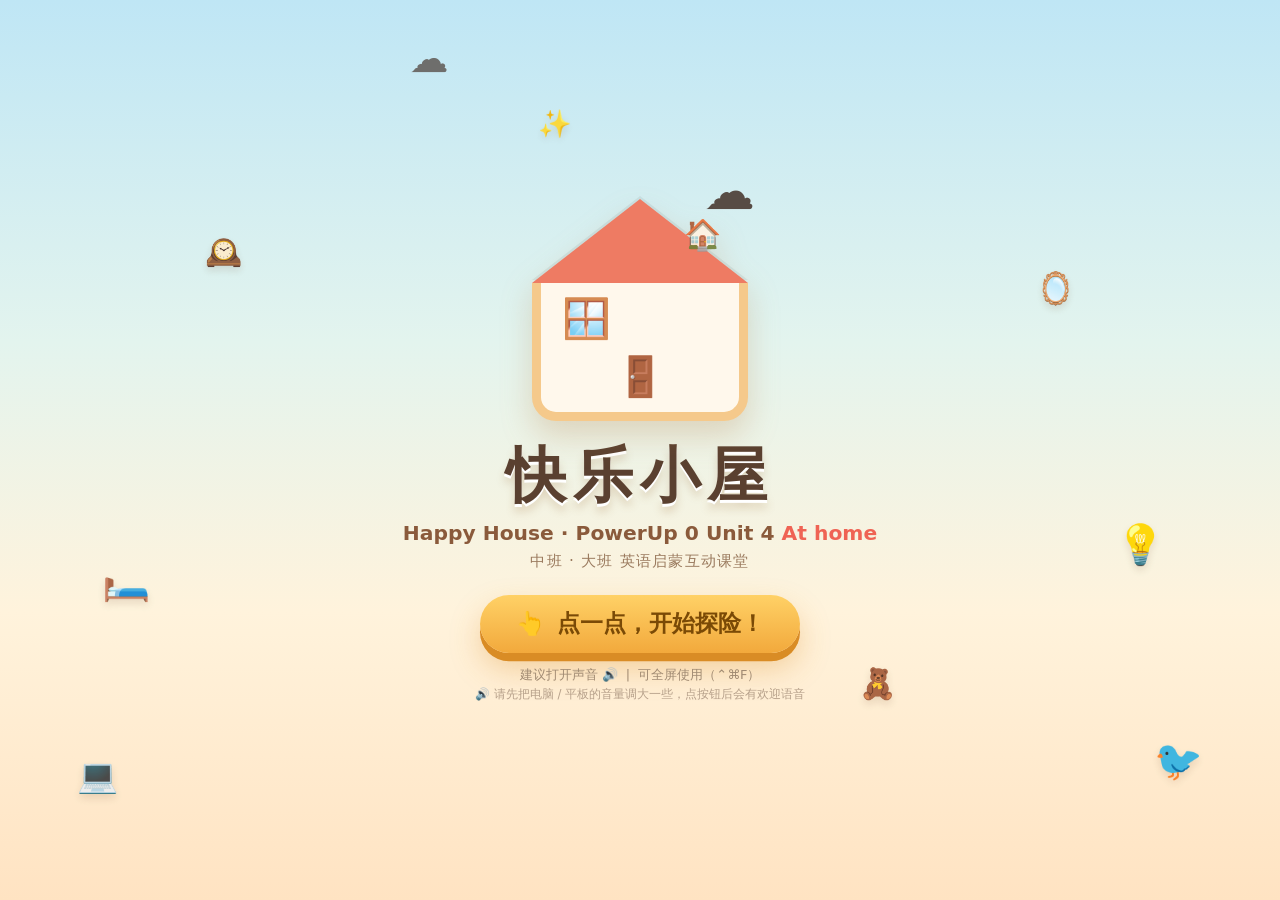
==== commit 0f13af8b: "fix(audio): 修复开屏语音被重复触发/延迟播放导致的无声音问题，并新增语音自检 - 开屏按钮事件冒泡会执行两次 start()，第二次 cancel() 打断第一次语音，部分浏览器表现为完全" ====
--- a/index.html
+++ b/index.html
@@ -41,7 +41,7 @@
     <span class="mega-emoji">👆</span> 点一点，开始探险！
   </button>
   <p class="splash-tip">建议打开声音 🔊 &nbsp;|&nbsp; 可全屏使用（⌃⌘F）</p>
-  <div class="splash-note">第一次点击会播放欢迎语音</div>
+  <div class="splash-note">🔊 请先把电脑 / 平板的音量调大一些，点按钮后会有欢迎语音</div>
 </div>
 
 <!-- ====== 主应用 ====== -->
--- a/css/style.css
+++ b/css/style.css
@@ -513,3 +513,20 @@
 @media (prefers-reduced-motion:reduce){
   *,*::before,*::after{animation-duration:.001ms!important;animation-iteration-count:1!important;transition-duration:.001ms!important}
 }
+
+/* ===== 声音自检提示条 ===== */
+.sound-banner{position:fixed;left:50%;bottom:5.4rem;transform:translateX(-50%);z-index:340;display:flex;align-items:center;gap:.55rem;max-width:min(94vw,44rem);width:max-content;background:#FFF3D6;border:2px solid #F2B84B;border-radius:1rem;padding:.55rem .7rem .55rem .9rem;box-shadow:0 .55rem 1.5rem rgba(160,110,40,.28);font-size:.92rem;color:#8A5A16;animation:sb-in .35s ease both}
+@keyframes sb-in{from{opacity:0;transform:translateX(-50%) translateY(.7rem)}to{opacity:1;transform:translateX(-50%) translateY(0)}}
+.sound-banner .sb-icon{font-size:1.15rem}
+.sound-banner .sb-msg{line-height:1.35}
+.sound-banner .sb-btn{border:0;border-radius:.7rem;background:#F2B84B;color:#5B3A08;font-weight:700;padding:.42rem .8rem;font-size:.86rem;cursor:pointer;font-family:inherit;white-space:nowrap;min-height:2.2rem}
+.sound-banner .sb-btn:active{transform:scale(.96)}
+.sound-banner .sb-x{border:0;background:transparent;color:#B08948;font-size:1.25rem;line-height:1;cursor:pointer;padding:.1rem .3rem;font-family:inherit}
+
+/* ===== 老师面板：语音自检 ===== */
+.diag-line{display:flex;justify-content:space-between;align-items:center;gap:1rem;padding:.42rem 0;border-bottom:1px dashed #EADFD2;font-size:.9rem;color:#6B5849}
+.diag-line b{font-weight:700}
+.diag-ok{color:#2E8B57}
+.diag-bad{color:#C04A3B}
+.diag-tip{font-size:.82rem;line-height:1.62;color:#8A7566;background:#FFF9EE;border-radius:.7rem;padding:.55rem .75rem;margin-top:.6rem}
+.row-btns{display:flex;flex-wrap:wrap;gap:.5rem;margin-top:.7rem}
